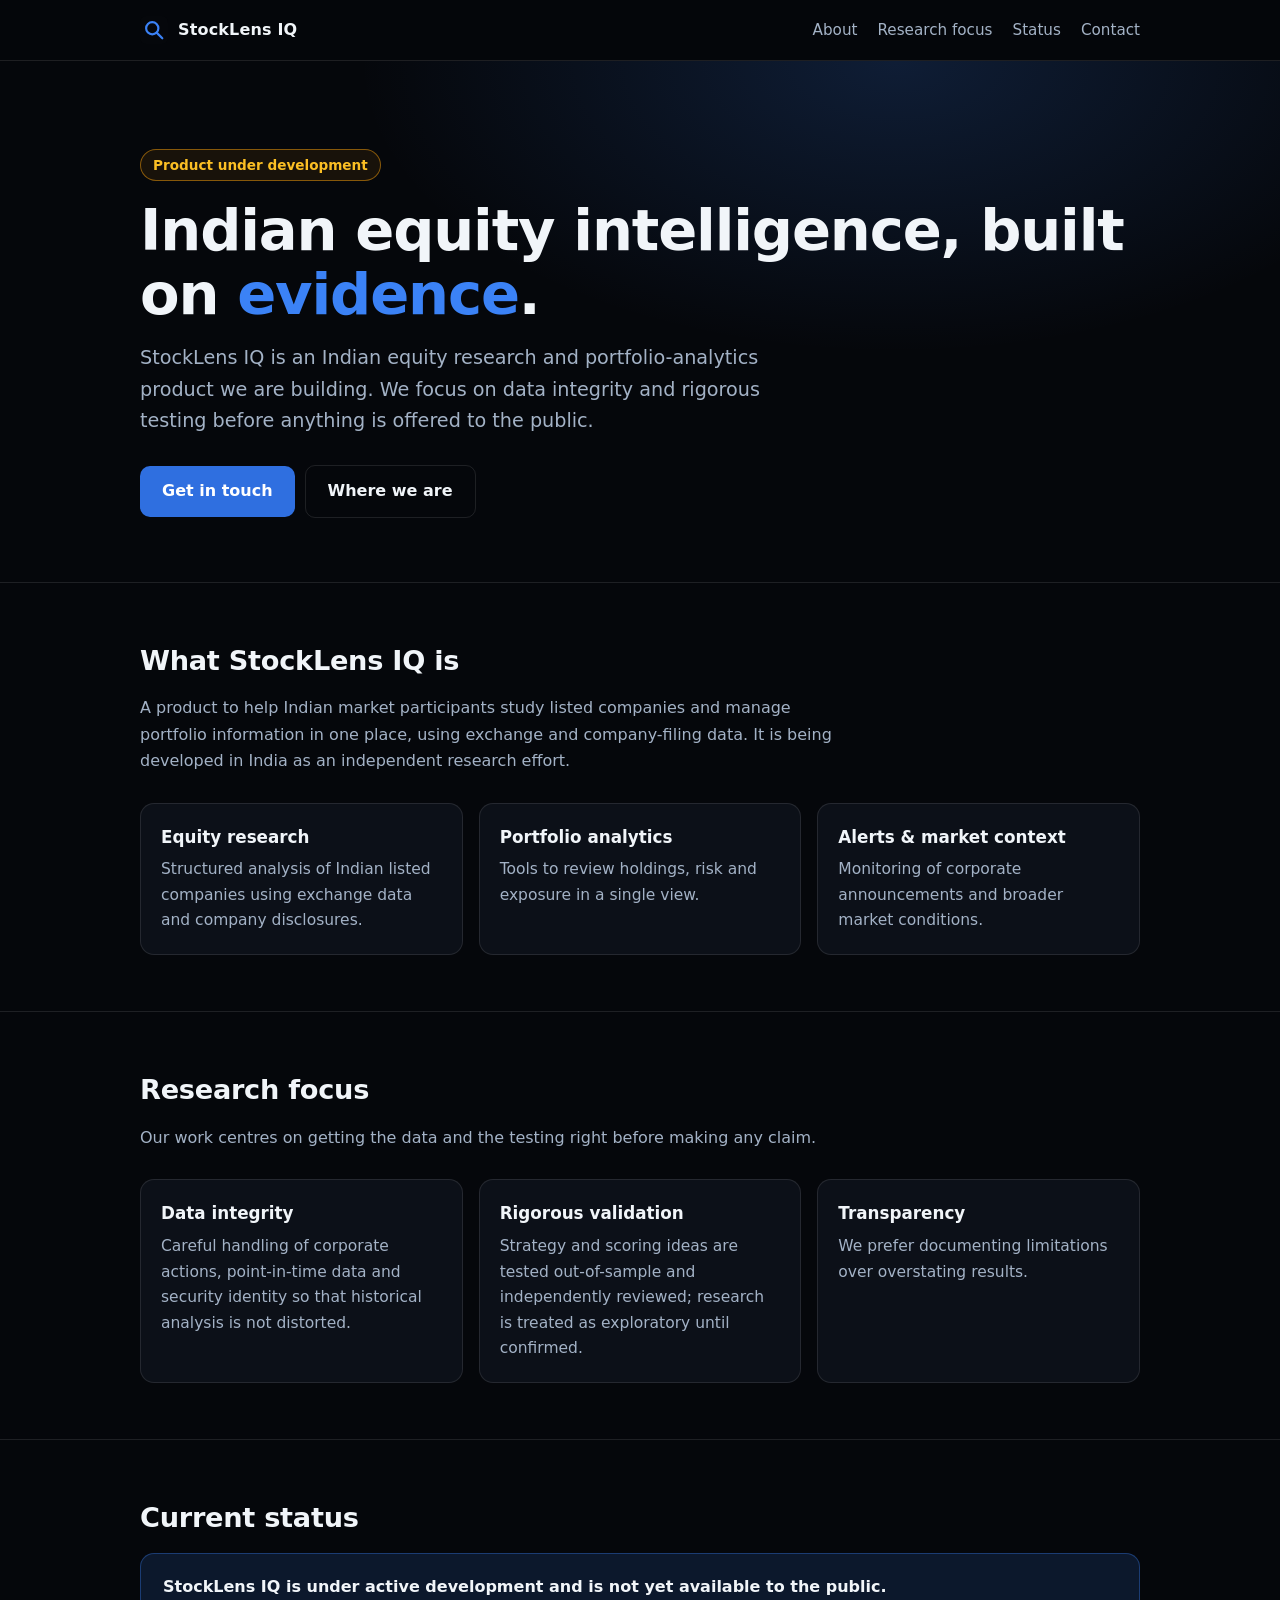
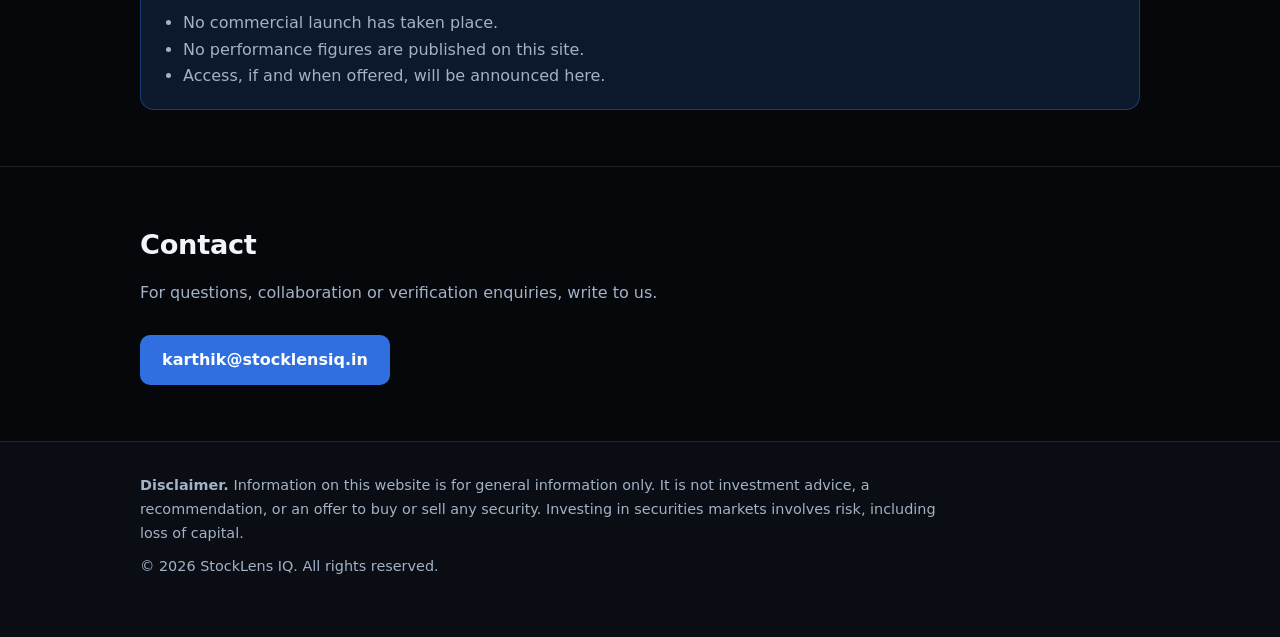
==== index.html @ 66fd88e5 "Add StockLens IQ public landing page (static) Co-Authored-By: Claude Sonnet 5.5 <noreply@anthropic.c" ====
<!doctype html>
<html lang="en">
<head>
<meta charset="utf-8">
<meta name="viewport" content="width=device-width,initial-scale=1">
<title>StockLens IQ — Indian equity intelligence, in development</title>
<meta name="description" content="StockLens IQ is an Indian equity research and portfolio-analytics product currently under development. Learn about our research focus and get in touch.">
<meta name="theme-color" content="#05070b">
<link rel="icon" href="favicon.svg" type="image/svg+xml">
<link rel="canonical" href="https://stocklensiq.in/">
<meta property="og:type" content="website">
<meta property="og:title" content="StockLens IQ — Indian equity intelligence, in development">
<meta property="og:description" content="Research-first Indian equity intelligence and portfolio analytics. Product under development.">
<meta property="og:url" content="https://stocklensiq.in/">
<link rel="stylesheet" href="styles.css">
</head>
<body>
<a class="skip" href="#main">Skip to content</a>
<header class="site"><div class="wrap">
  <a class="brand" href="./"><img src="favicon.svg" alt="" width="28" height="28"><span>StockLens IQ</span></a>
  <nav aria-label="Primary"><a href="#about">About</a><a href="#focus">Research focus</a><a href="#status">Status</a><a href="#contact">Contact</a></nav>
</div></header>
<main id="main">
<div class="hero"><div class="wrap">
  <span class="badge">Product under development</span>
  <h1>Indian equity intelligence, built on <span>evidence</span>.</h1>
  <p class="lead">StockLens IQ is an Indian equity research and portfolio-analytics product we are building. We focus on data integrity and rigorous testing before anything is offered to the public.</p>
  <a class="btn" href="#contact">Get in touch</a><a class="btn ghost" href="#status">Where we are</a>
</div></div>

<section id="about"><div class="wrap">
  <h2>What StockLens IQ is</h2>
  <p class="sub">A product to help Indian market participants study listed companies and manage portfolio information in one place, using exchange and company-filing data. It is being developed in India as an independent research effort.</p>
  <div class="grid">
    <div class="card"><h3>Equity research</h3><p>Structured analysis of Indian listed companies using exchange data and company disclosures.</p></div>
    <div class="card"><h3>Portfolio analytics</h3><p>Tools to review holdings, risk and exposure in a single view.</p></div>
    <div class="card"><h3>Alerts &amp; market context</h3><p>Monitoring of corporate announcements and broader market conditions.</p></div>
  </div>
</div></section>

<section id="focus"><div class="wrap">
  <h2>Research focus</h2>
  <p class="sub">Our work centres on getting the data and the testing right before making any claim.</p>
  <div class="grid">
    <div class="card"><h3>Data integrity</h3><p>Careful handling of corporate actions, point-in-time data and security identity so that historical analysis is not distorted.</p></div>
    <div class="card"><h3>Rigorous validation</h3><p>Strategy and scoring ideas are tested out-of-sample and independently reviewed; research is treated as exploratory until confirmed.</p></div>
    <div class="card"><h3>Transparency</h3><p>We prefer documenting limitations over overstating results.</p></div>
  </div>
</div></section>

<section id="status"><div class="wrap">
  <h2>Current status</h2>
  <div class="status">
    <strong>StockLens IQ is under active development and is not yet available to the public.</strong>
    <ul>
      <li>No commercial launch has taken place.</li>
      <li>No performance figures are published on this site.</li>
      <li>Access, if and when offered, will be announced here.</li>
    </ul>
  </div>
</div></section>

<section id="contact"><div class="wrap">
  <h2>Contact</h2>
  <p class="sub">For questions, collaboration or verification enquiries, write to us.</p>
  <a class="btn" href="mailto:karthik@stocklensiq.in">karthik@stocklensiq.in</a>
</div></section>
</main>
<footer><div class="wrap">
  <p><strong>Disclaimer.</strong> Information on this website is for general information only. It is not investment advice, a recommendation, or an offer to buy or sell any security. Investing in securities markets involves risk, including loss of capital.</p>
  <p>&copy; 2026 StockLens IQ. All rights reserved.</p>
</div></footer>
</body>
</html>
---- styles.css ----
:root{--bg:#05070b;--bg2:#0a0d14;--card:#0c1018;--fg:#f1f5f9;--muted:#a3b2c6;--accent:#3b82f6;--accent-soft:rgba(59,130,246,.14);--border:rgba(255,255,255,.1)}
*{box-sizing:border-box}
html{scroll-behavior:smooth}
body{margin:0;background:var(--bg);color:var(--fg);font:16px/1.65 "DM Sans",system-ui,-apple-system,"Segoe UI",Roboto,sans-serif;-webkit-font-smoothing:antialiased}
a{color:#7db0ff}a:hover{color:#fff}
:focus-visible{outline:3px solid #fff;outline-offset:3px;border-radius:4px}
.skip{position:absolute;left:-999px;top:8px;background:#fff;color:#000;padding:8px 12px;border-radius:6px;z-index:10}
.skip:focus{left:8px}
.wrap{max-width:1040px;margin:0 auto;padding:0 20px}
header.site{border-bottom:1px solid var(--border);background:rgba(5,7,11,.9);position:sticky;top:0;z-index:5}
header.site .wrap{display:flex;align-items:center;justify-content:space-between;min-height:60px;gap:16px;flex-wrap:wrap}
.brand{display:flex;align-items:center;gap:10px;font-weight:700;color:var(--fg);text-decoration:none;letter-spacing:.01em}
.brand img{width:28px;height:28px}
nav a{color:var(--muted);text-decoration:none;margin-left:20px;font-size:.95rem}
nav a:hover{color:#fff}
.hero{padding:88px 0 64px;background:radial-gradient(60% 80% at 70% 0%,rgba(59,130,246,.18),transparent 70%)}
.badge{display:inline-block;border:1px solid rgba(245,158,11,.5);color:#fbbf24;background:rgba(245,158,11,.08);padding:4px 12px;border-radius:999px;font-size:.85rem;font-weight:600}
h1{font-size:clamp(2.1rem,6vw,3.6rem);line-height:1.1;margin:18px 0 16px;letter-spacing:-.02em}
h1 span{color:var(--accent)}
.lead{font-size:1.2rem;color:var(--muted);max-width:680px;margin:0 0 28px}
.btn{display:inline-block;background:#2f6fe0;color:#fff;text-decoration:none;font-weight:600;padding:12px 22px;border-radius:10px}
.btn:hover{background:#2a62c8;color:#fff}
.btn.ghost{background:transparent;border:1px solid var(--border);color:var(--fg);margin-left:10px}
section{padding:56px 0;border-top:1px solid var(--border)}
h2{font-size:1.7rem;margin:0 0 12px;letter-spacing:-.01em}
.sub{color:var(--muted);max-width:720px;margin:0 0 28px}
.grid{display:grid;grid-template-columns:repeat(auto-fit,minmax(240px,1fr));gap:16px}
.card{background:var(--card);border:1px solid var(--border);border-radius:14px;padding:20px}
.card h3{margin:0 0 6px;font-size:1.05rem}
.card p{margin:0;color:var(--muted);font-size:.97rem}
.status{background:var(--accent-soft);border:1px solid rgba(59,130,246,.35);border-radius:14px;padding:20px 22px}
.status ul{margin:10px 0 0;padding-left:20px;color:var(--muted)}
footer{border-top:1px solid var(--border);padding:32px 0 48px;color:var(--muted);font-size:.9rem;background:var(--bg2)}
footer p{margin:0 0 10px;max-width:820px}
@media (max-width:560px){nav a{margin:0 14px 0 0}.btn.ghost{margin:12px 0 0}.hero{padding:56px 0 40px}}
@media (prefers-reduced-motion:reduce){html{scroll-behavior:auto}}
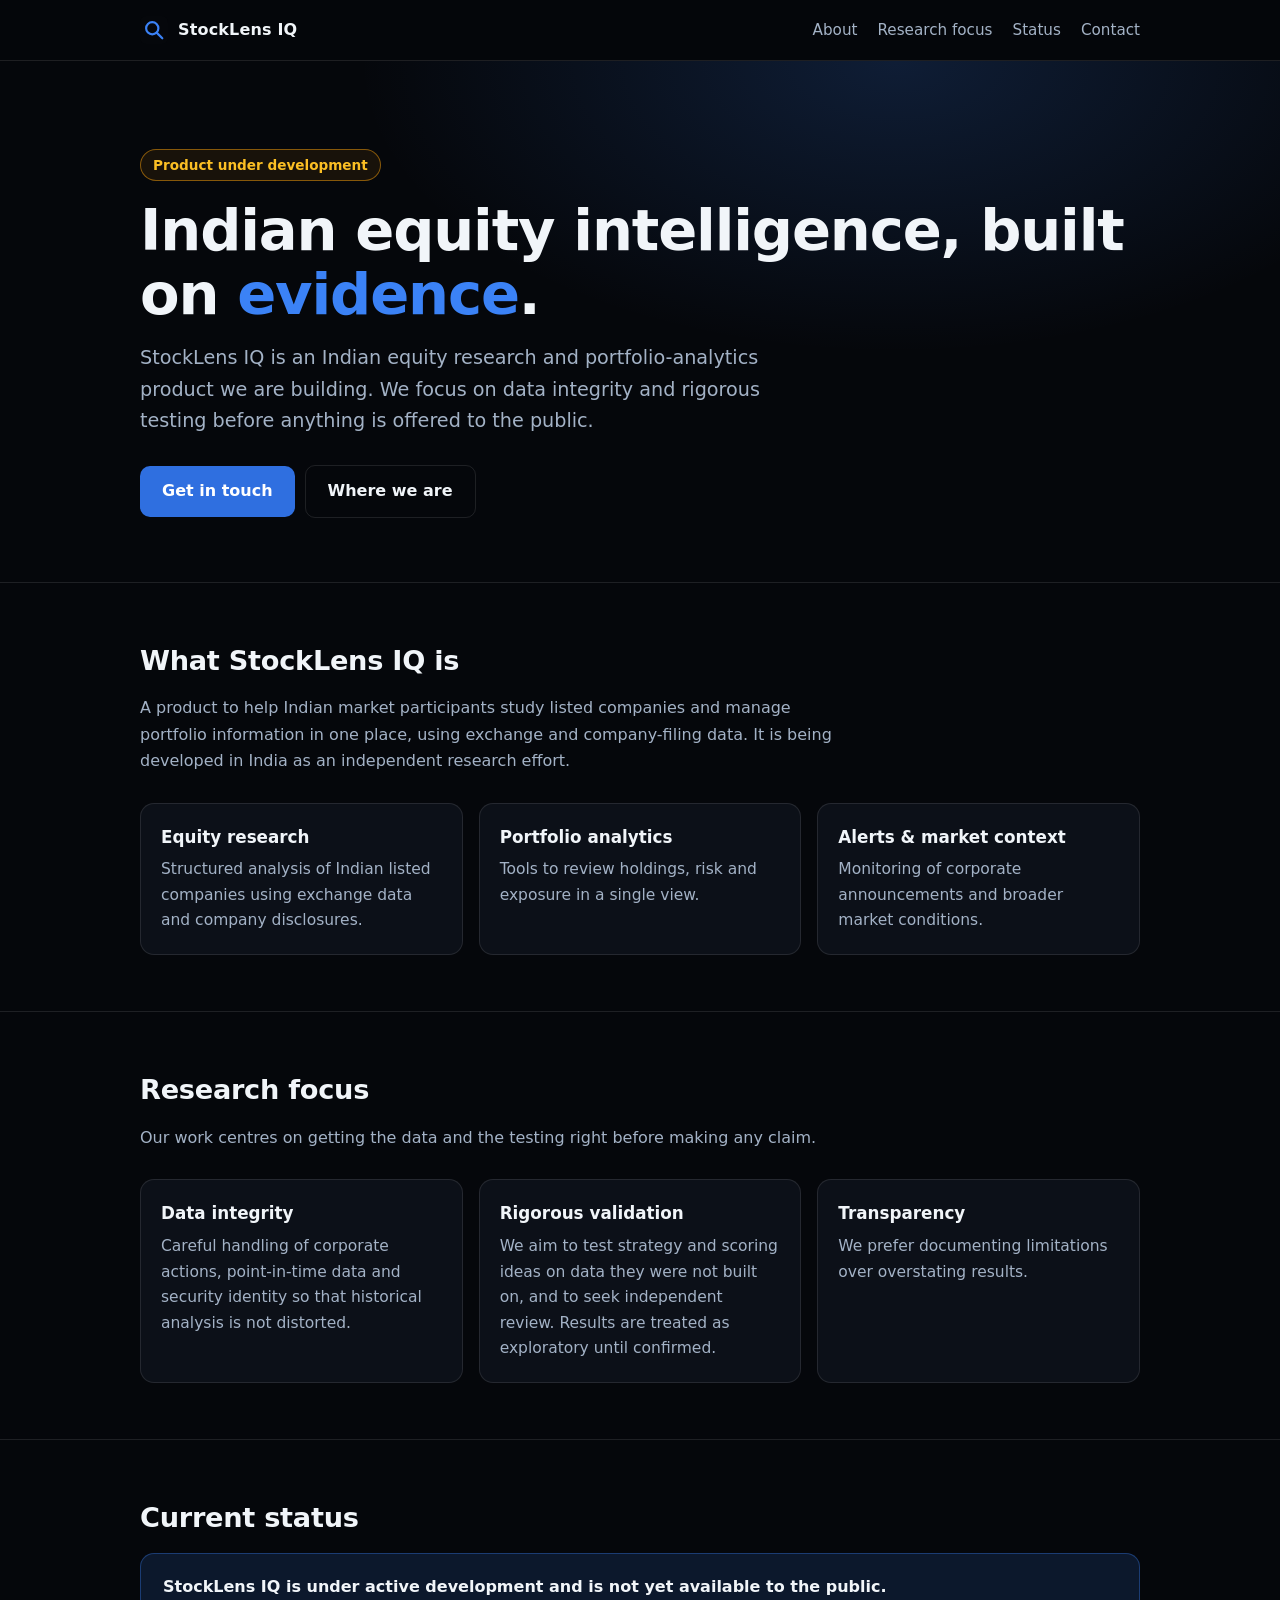
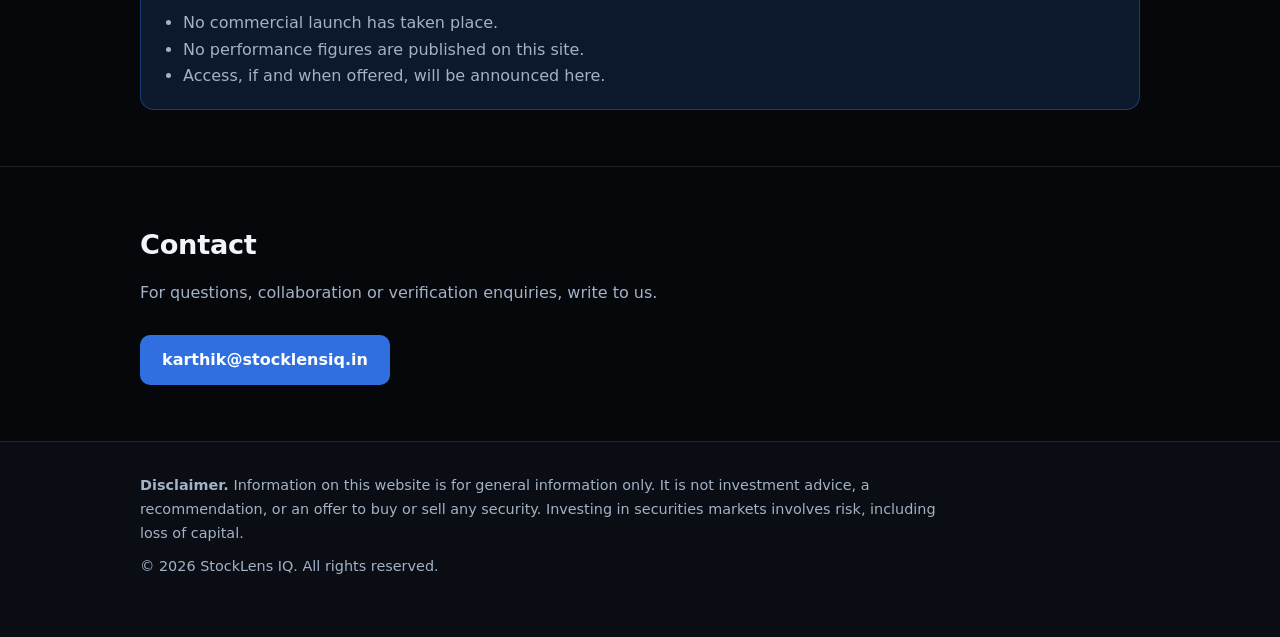
==== commit 83a6bbaa: "Soften research-validation wording to aspirational Co-Authored-By: Claude Sonnet 5.5 <noreply@anthro" ====
--- a/index.html
+++ b/index.html
@@ -43,7 +43,7 @@
   <p class="sub">Our work centres on getting the data and the testing right before making any claim.</p>
   <div class="grid">
     <div class="card"><h3>Data integrity</h3><p>Careful handling of corporate actions, point-in-time data and security identity so that historical analysis is not distorted.</p></div>
-    <div class="card"><h3>Rigorous validation</h3><p>Strategy and scoring ideas are tested out-of-sample and independently reviewed; research is treated as exploratory until confirmed.</p></div>
+    <div class="card"><h3>Rigorous validation</h3><p>We aim to test strategy and scoring ideas on data they were not built on, and to seek independent review. Results are treated as exploratory until confirmed.</p></div>
     <div class="card"><h3>Transparency</h3><p>We prefer documenting limitations over overstating results.</p></div>
   </div>
 </div></section>
